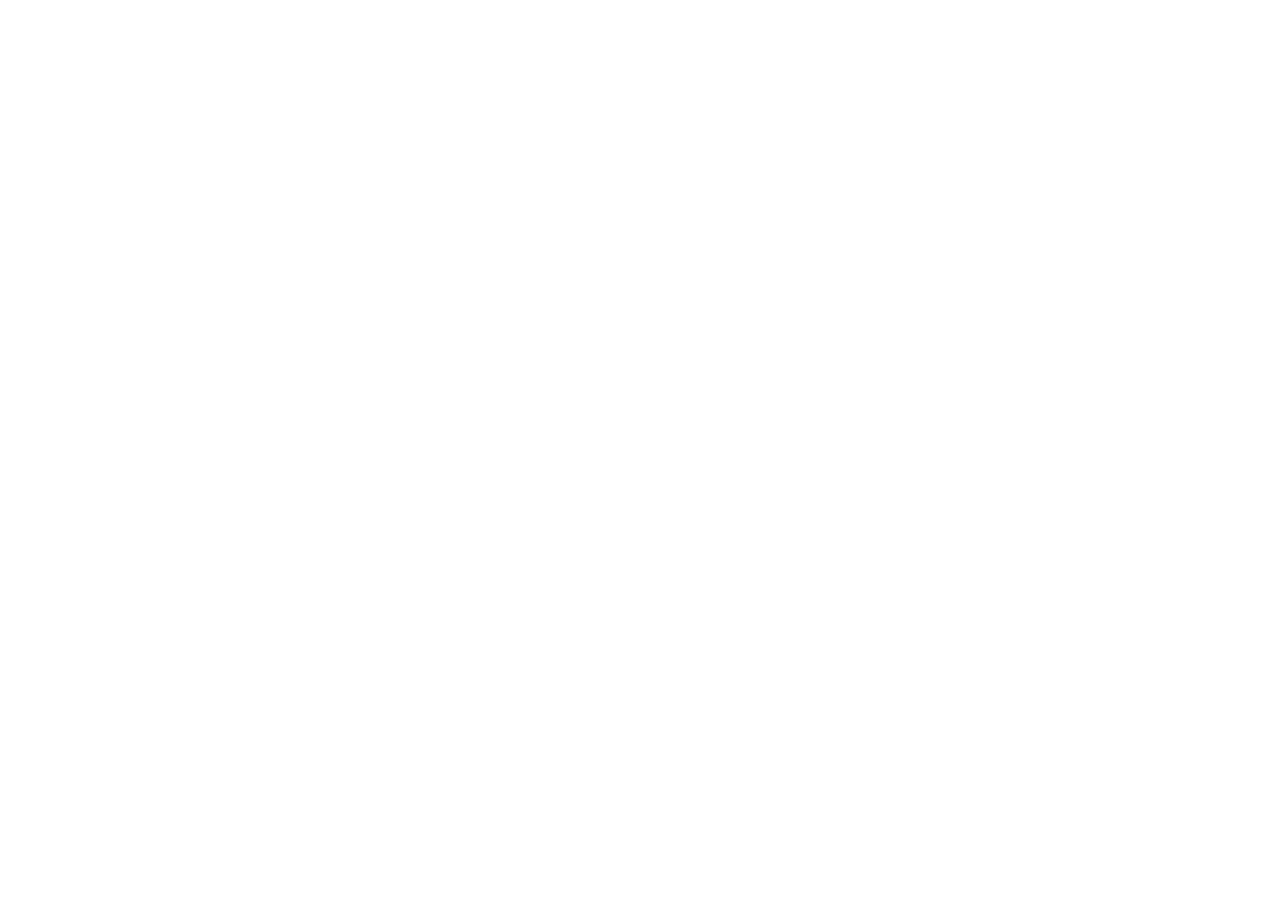
==== PáginaDeReceita/index.html @ 2b769266 "oi" ====
<!DOCTYPE html>
<html lang="pt-br">
  <head>
    <meta charset="UTF-8" />
    <meta name="viewport" content="width=device-width, initial-scale=1.0" />
    <title>Document</title>
  </head>
  <body></body>
</html>
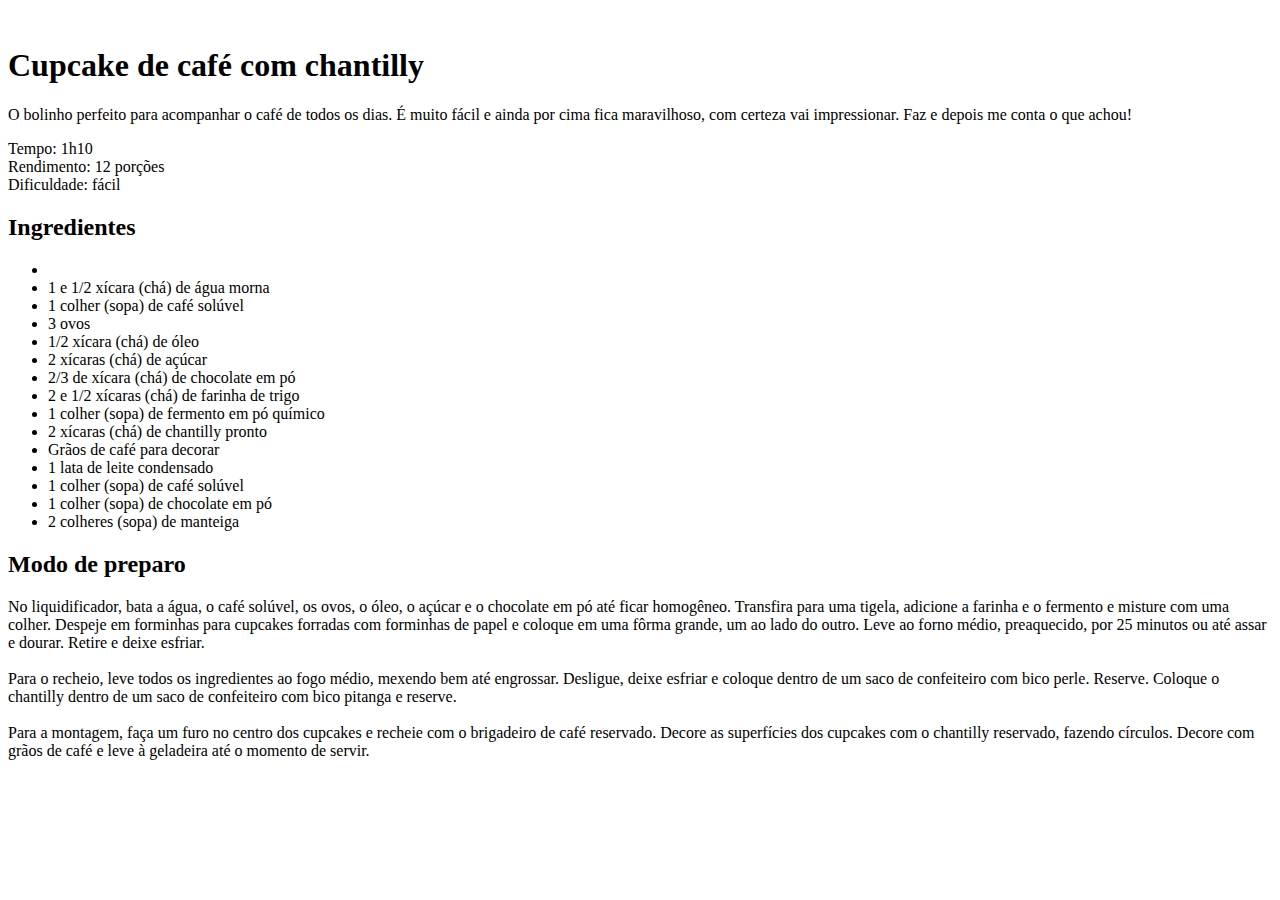
==== commit f6afc333: "HMTL feito" ====
--- a/PáginaDeReceita/index.html
+++ b/PáginaDeReceita/index.html
@@ -3,7 +3,71 @@
   <head>
     <meta charset="UTF-8" />
     <meta name="viewport" content="width=device-width, initial-scale=1.0" />
-    <title>Document</title>
+    <title>Página de Receita</title>
   </head>
-  <body></body>
+  <body>
+    <div id="page">
+      <img src="" alt="" />
+      <main>
+        <div id="content">
+          <section id="about">
+            <h1>Cupcake de café com chantilly</h1>
+            <p>
+              O bolinho perfeito para acompanhar o café de todos os dias. É
+              muito fácil e ainda por cima fica maravilhoso, com certeza vai
+              impressionar. Faz e depois me conta o que achou!
+            </p>
+            <p>
+              Tempo: 1h10 <br />
+              Rendimento: 12 porções <br />
+              Dificuldade: fácil
+            </p>
+          </section>
+          <section id="ingredients">
+            <h2>Ingredientes</h2>
+            <ul>
+              <li></li>
+              <li>1 e 1/2 xícara (chá) de água morna</li>
+              <li>1 colher (sopa) de café solúvel</li>
+              <li>3 ovos</li>
+              <li>1/2 xícara (chá) de óleo</li>
+              <li>2 xícaras (chá) de açúcar</li>
+              <li>2/3 de xícara (chá) de chocolate em pó</li>
+              <li>2 e 1/2 xícaras (chá) de farinha de trigo</li>
+              <li>1 colher (sopa) de fermento em pó químico</li>
+              <li>2 xícaras (chá) de chantilly pronto</li>
+              <li>Grãos de café para decorar</li>
+              <li>1 lata de leite condensado</li>
+              <li>1 colher (sopa) de café solúvel</li>
+              <li>1 colher (sopa) de chocolate em pó</li>
+              <li>2 colheres (sopa) de manteiga</li>
+            </ul>
+          </section>
+          <section id="preparation">
+            <h2>Modo de preparo</h2>
+            <p>
+              No liquidificador, bata a água, o café solúvel, os ovos, o óleo, o
+              açúcar e o chocolate em pó até ficar homogêneo. Transfira para uma
+              tigela, adicione a farinha e o fermento e misture com uma colher.
+              Despeje em forminhas para cupcakes forradas com forminhas de papel
+              e coloque em uma fôrma grande, um ao lado do outro. Leve ao forno
+              médio, preaquecido, por 25 minutos ou até assar e dourar. Retire e
+              deixe esfriar. <br /><br />
+
+              Para o recheio, leve todos os ingredientes ao fogo médio, mexendo
+              bem até engrossar. Desligue, deixe esfriar e coloque dentro de um
+              saco de confeiteiro com bico perle. Reserve. Coloque o chantilly
+              dentro de um saco de confeiteiro com bico pitanga e reserve.
+              <br /><br />
+
+              Para a montagem, faça um furo no centro dos cupcakes e recheie com
+              o brigadeiro de café reservado. Decore as superfícies dos cupcakes
+              com o chantilly reservado, fazendo círculos. Decore com grãos de
+              café e leve à geladeira até o momento de servir.
+            </p>
+          </section>
+        </div>
+      </main>
+    </div>
+  </body>
 </html>
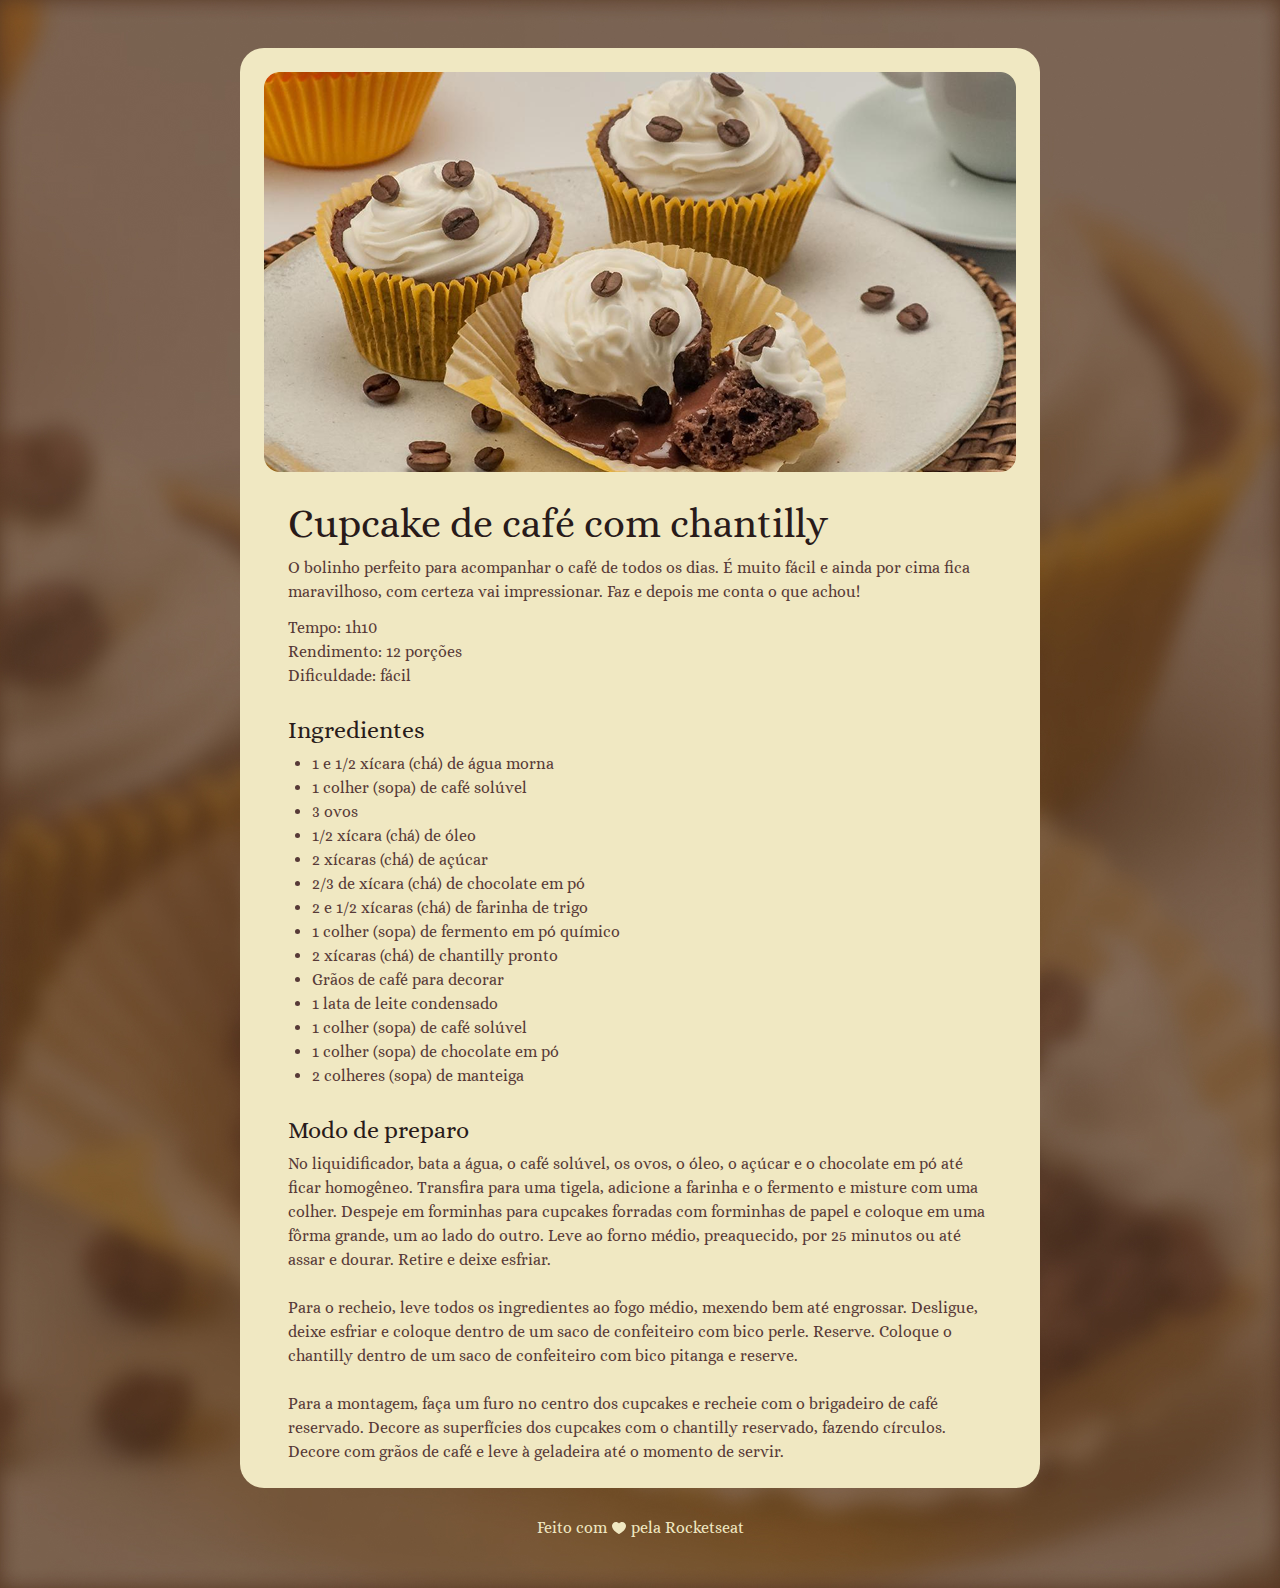
==== commit a5d5357f: "HTML e CSS finalizados" ====
--- a/PáginaDeReceita/index.html
+++ b/PáginaDeReceita/index.html
@@ -2,31 +2,43 @@
 <html lang="pt-br">
   <head>
     <meta charset="UTF-8" />
+    <link rel="preconnect" href="https://fonts.googleapis.com" />
+    <link rel="preconnect" href="https://fonts.gstatic.com" crossorigin />
+
     <meta name="viewport" content="width=device-width, initial-scale=1.0" />
+    <link rel="stylesheet" href="style.css" />
+    <link
+      href="https://fonts.googleapis.com/css2?family=Alice&family=Poppins:ital,wght@0,100;0,200;0,300;0,400;0,500;0,600;0,700;0,800;0,900;1,100;1,200;1,300;1,400;1,500;1,600;1,700;1,800;1,900&display=swap"
+      rel="stylesheet"
+    />
     <title>Página de Receita</title>
   </head>
   <body>
     <div id="page">
-      <img src="" alt="" />
+      <img
+        src="assets/main-image.png"
+        alt="imagem de cupcakes com grãos de café e chantilly"
+      />
       <main>
         <div id="content">
           <section id="about">
             <h1>Cupcake de café com chantilly</h1>
-            <p>
-              O bolinho perfeito para acompanhar o café de todos os dias. É
-              muito fácil e ainda por cima fica maravilhoso, com certeza vai
-              impressionar. Faz e depois me conta o que achou!
-            </p>
-            <p>
-              Tempo: 1h10 <br />
-              Rendimento: 12 porções <br />
-              Dificuldade: fácil
-            </p>
+            <div class="info">
+              <p>
+                O bolinho perfeito para acompanhar o café de todos os dias. É
+                muito fácil e ainda por cima fica maravilhoso, com certeza vai
+                impressionar. Faz e depois me conta o que achou!
+              </p>
+              <p>
+                Tempo: 1h10 <br />
+                Rendimento: 12 porções <br />
+                Dificuldade: fácil
+              </p>
+            </div>
           </section>
           <section id="ingredients">
             <h2>Ingredientes</h2>
             <ul>
-              <li></li>
               <li>1 e 1/2 xícara (chá) de água morna</li>
               <li>1 colher (sopa) de café solúvel</li>
               <li>3 ovos</li>
@@ -70,4 +82,12 @@
       </main>
     </div>
   </body>
+  <footer>
+    <p>Feito com</p>
+    <img
+      src="assets/ph_heart-fill.svg"
+      alt="ícone de coração para representar a palavra amor"
+    />
+    <p>pela Rocketseat</p>
+  </footer>
 </html>
--- a/PáginaDeReceita/style.css
+++ b/PáginaDeReceita/style.css
@@ -0,0 +1,99 @@
+* {
+  margin: 0px;
+  padding: 0px;
+  box-sizing: border-box;
+}
+
+:root {
+  --background-color: #573824;
+  --surface-color: #f0e8c2;
+  --text-color-primary: #291b1a;
+  --text-color-secondary: #573a37;
+  --text-color-on-bg: #f0e8c2;
+  font-family: "Alice", serif;
+}
+
+body {
+  background-image: url(assets/bg.jpg);
+  background-size: cover;
+  display: flex;
+  align-items: center;
+  flex-direction: column;
+}
+
+#page {
+  background-color: var(--surface-color);
+  width: 800px;
+  padding: 24px;
+  border-radius: 24px;
+  display: flex;
+  flex-direction: column;
+  align-items: center;
+  gap: 24px;
+  margin-top: 48px;
+  margin-bottom: 28px;
+}
+
+img {
+  width: 100%;
+}
+
+#content {
+  display: flex;
+  gap: 24px;
+  flex-direction: column;
+}
+
+section {
+  padding: 0px 24px;
+}
+
+h1 {
+  font-size: 40px;
+  line-height: 140%;
+}
+
+h1,
+h2 {
+  font-weight: 400;
+  margin-bottom: 4px;
+  color: var(--text-color-primary);
+}
+
+p,
+li {
+  color: var(--text-color-secondary);
+  line-height: 150%;
+  font-size: 16px;
+}
+
+ul {
+  margin-left: 24px;
+}
+
+.info {
+  display: flex;
+  flex-direction: column;
+  gap: 12px;
+}
+
+h2 {
+  font-size: 24px;
+  line-height: 150%;
+}
+
+footer {
+  margin-bottom: 48px;
+  display: flex;
+  gap: 4px;
+  align-items: center;
+}
+
+footer p {
+  color: var(--text-color-on-bg);
+}
+
+footer img {
+  width: 16px;
+  height: 16px;
+}
